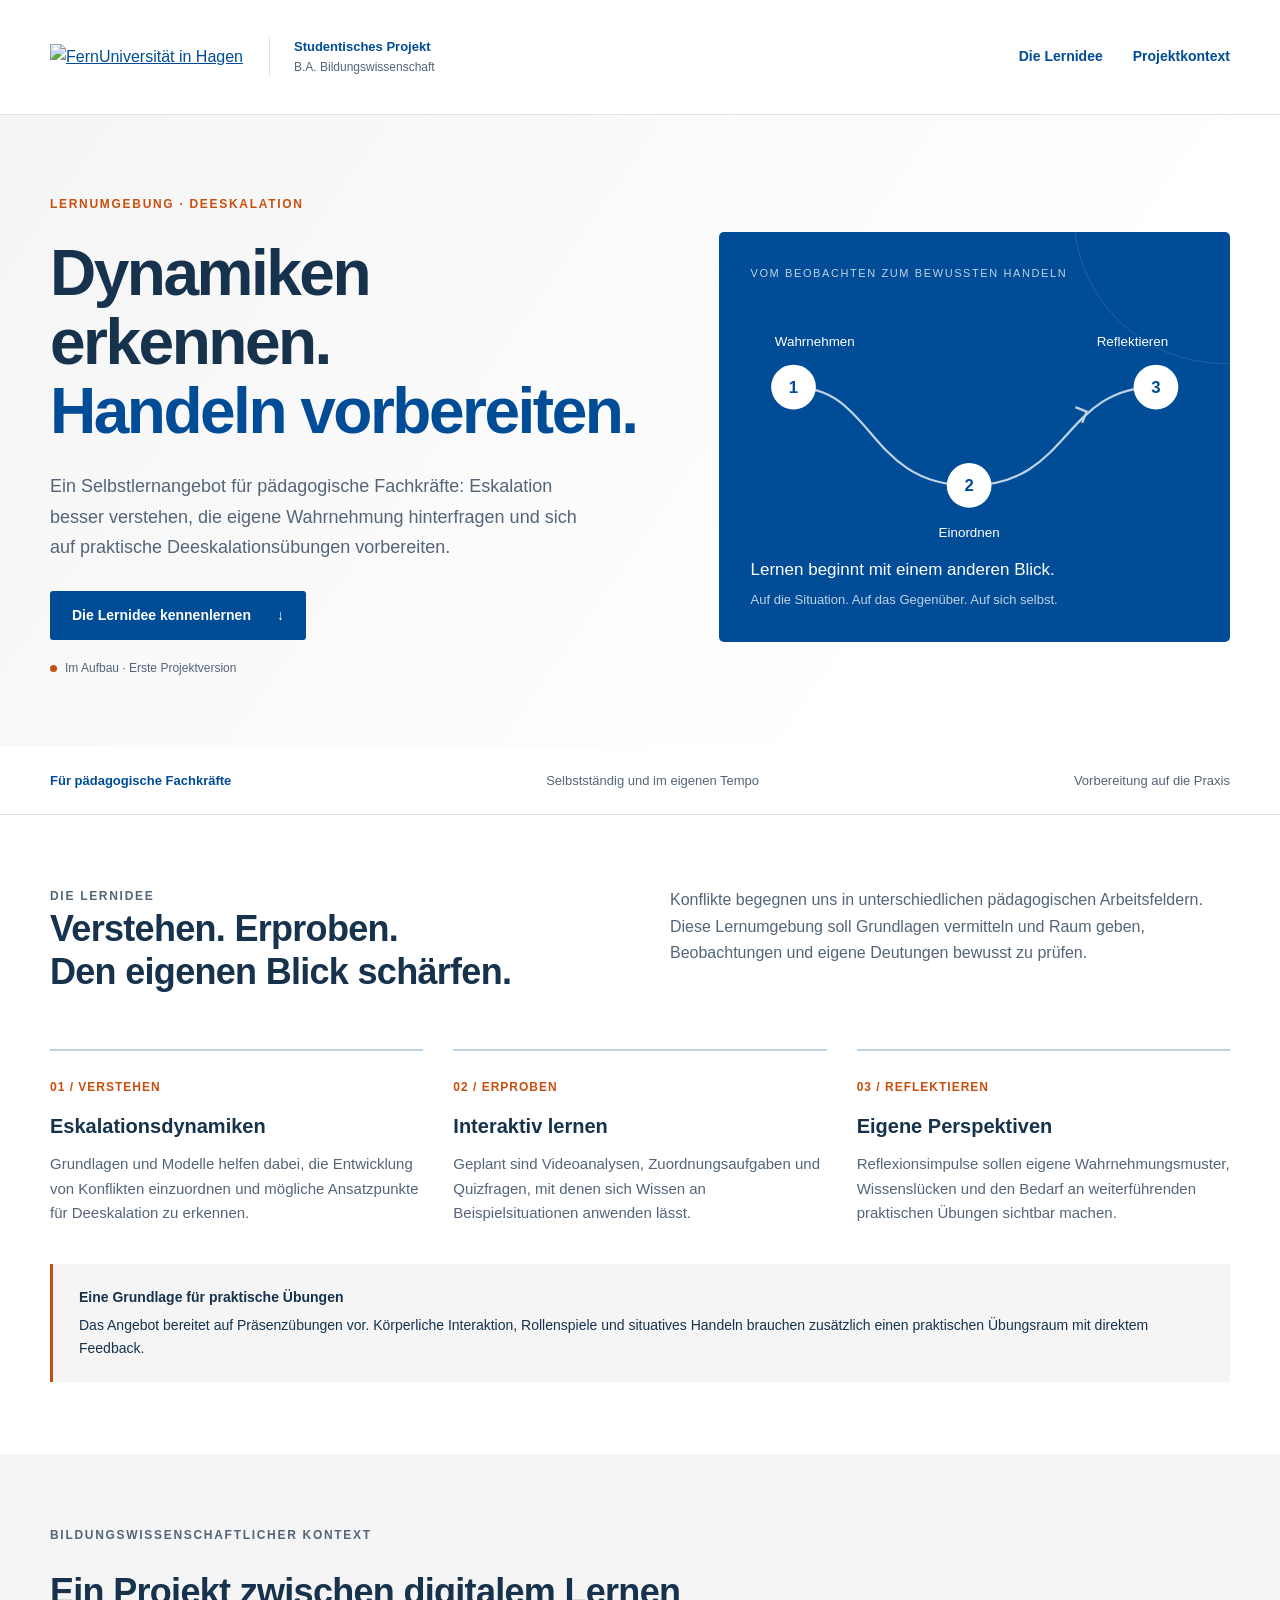
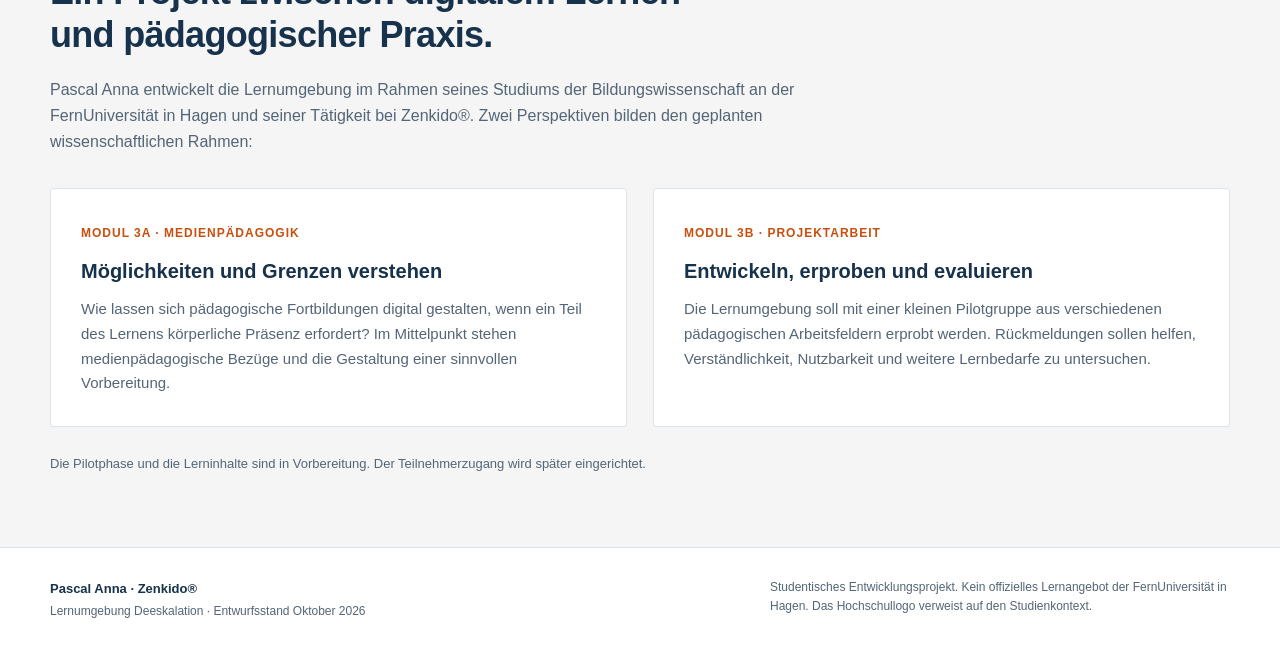
==== index.html @ cfb2959b "Add responsive de-escalation learning environment landing page" ====
<!doctype html>
<html lang="de">
<head>
<meta charset="utf-8">
<meta name="viewport" content="width=device-width, initial-scale=1">
<meta name="description" content="Eine selbstständig nutzbare Vorbereitung auf praktische Deeskalationsübungen für pädagogische Fachkräfte. Studentisches Projekt von Pascal Anna bei Zenkido®.">
<meta name="color-scheme" content="light">
<title>Deeskalation verstehen · Lernumgebung</title>
<style>
:root{--blue:#004c97;--blue-soft:#bfd2e5;--orange:#c84f0e;--ink:#16324c;--muted:#536577;--paper:#f5f5f5;--white:#fff;--line:#dce4eb}
*{box-sizing:border-box}html{scroll-behavior:smooth;scroll-padding-top:2rem}body{margin:0;background:var(--white);color:var(--ink);font-family:Arial,Helvetica,sans-serif;line-height:1.65}a{color:var(--blue)}a:focus-visible{outline:3px solid var(--orange);outline-offset:5px}.skip{position:absolute;top:-100px;left:20px;background:white;padding:12px;z-index:10}.skip:focus{top:12px}
.wrap{width:min(1180px,calc(100% - 64px));margin:auto}header{border-bottom:1px solid var(--line)}.head{min-height:114px;display:flex;align-items:center;justify-content:space-between;gap:30px}.identity{display:flex;align-items:center;gap:26px}.logo{width:208px;height:auto}.identity small{display:block;max-width:190px;border-left:1px solid var(--line);padding-left:24px;color:var(--muted);font-size:12px;line-height:1.6}.identity strong{color:var(--blue);font-size:13px}nav{display:flex;gap:30px}nav a{text-decoration:none;font-size:14px;font-weight:600}nav a:hover{text-decoration:underline}
.hero{padding:80px 0 68px;background:linear-gradient(125deg,#f5f5f5 0%,#fff 75%)}.hero-grid{display:grid;grid-template-columns:1.18fr 1fr;align-items:center;gap:65px}.eyebrow{color:var(--orange);font-size:12px;font-weight:700;text-transform:uppercase;letter-spacing:1.7px;margin:0 0 24px}.hero h1{font-size:clamp(42px,5vw,68px);line-height:1.08;letter-spacing:-2.5px;font-weight:700;margin:0 0 25px}.hero h1 span{color:var(--blue)}.intro{color:var(--muted);max-width:530px;font-size:18px;line-height:1.7;margin:0 0 28px}.button{display:inline-flex;align-items:center;gap:26px;background:var(--blue);color:white;padding:13px 22px;text-decoration:none;border-radius:3px;font-size:14px;font-weight:600}.button:hover{background:#16324c}.status{display:flex;align-items:center;gap:8px;margin:19px 0 0;font-size:12px;color:var(--muted)}.status:before{content:"";width:7px;height:7px;background:var(--orange);border-radius:50%}
.visual{position:relative;background:var(--blue);border-radius:5px;min-height:370px;padding:32px;color:white;overflow:hidden}.visual:before{content:"";position:absolute;width:300px;height:300px;border:1px solid #ffffff21;border-radius:50%;right:-145px;top:-170px}.visual-label{font-size:11px;letter-spacing:1.6px;text-transform:uppercase;color:#bfd2e5}.visual svg{display:block;width:100%;height:auto;margin:20px 0 8px}.visual-note{font-size:17px;line-height:1.5;max-width:320px;margin:0}.visual-note span{color:#bfd2e5;display:block;font-size:13px;margin-top:8px}
.strip{border-bottom:1px solid var(--line)}.strip-inner{display:flex;align-items:center;justify-content:space-between;gap:24px;padding:23px 0;font-size:13px}.strip-inner strong{color:var(--blue)}.strip-inner span{color:var(--muted)}
section.content{padding:72px 0}.section-top{display:grid;grid-template-columns:1fr 1fr;gap:60px;align-items:start;margin-bottom:36px}h2{font-size:clamp(26px,3vw,36px);line-height:1.2;letter-spacing:-.7px;margin:0 0 20px}p{margin:0 0 18px}.section-top p{color:var(--muted);margin:0}.steps{display:grid;grid-template-columns:repeat(3,1fr);gap:30px}.step{border-top:2px solid var(--blue-soft);padding-top:22px}.number{font-size:12px;letter-spacing:1px;color:var(--orange);font-weight:700}h3{font-size:20px;line-height:1.4;margin:12px 0}.step p{color:var(--muted);font-size:15px;margin:0}.limit{margin-top:38px;padding:22px 26px;background:var(--paper);border-left:3px solid var(--orange);font-size:14px}.limit strong{display:block;margin-bottom:5px}
.context{background:var(--paper)}.context-header{max-width:760px;margin-bottom:32px}.context-header>p{color:var(--muted)}.modules{display:grid;grid-template-columns:1fr 1fr;gap:26px}.module{background:white;padding:30px;border:1px solid var(--line);border-radius:3px}.module .label{color:var(--orange);font-size:12px;letter-spacing:1px;font-weight:700}.module p{font-size:15px;color:var(--muted);margin:0}.context-foot{font-size:13px;color:var(--muted);margin:26px 0 0}
footer{padding:30px 0;border-top:1px solid var(--line)}.footer-inner{display:flex;justify-content:space-between;gap:30px;font-size:12px;color:var(--muted)}footer strong{display:block;color:var(--ink);font-size:13px;margin-bottom:3px}.footer-note{max-width:460px}
@media(max-width:850px){.identity small{display:none}.hero-grid{gap:30px;grid-template-columns:1fr 1fr}.hero h1{font-size:48px}.visual{padding:24px;min-height:330px}.intro{font-size:16px}.section-top{gap:30px}}
@media(max-width:650px){.wrap{width:calc(100% - 40px)}.head{min-height:105px;gap:20px;flex-wrap:wrap;padding:22px 0}.logo{width:175px}nav{gap:18px}nav a{font-size:12px}.hero{padding:45px 0}.hero-grid,.section-top,.steps,.modules{grid-template-columns:1fr}.hero h1{font-size:47px;letter-spacing:-1.8px}.visual{min-height:auto;padding:26px}.visual svg{max-width:370px;margin:12px auto}.strip-inner{flex-wrap:wrap;gap:8px 20px}.section-top{gap:0;margin-bottom:28px}.steps{gap:26px}section.content{padding:48px 0}.footer-inner{flex-direction:column;gap:16px}.module{padding:24px}}
@media(prefers-reduced-motion:reduce){html{scroll-behavior:auto}}
</style>
</head>
<body>
<a class="skip" href="#main">Zum Inhalt</a>
<header><div class="wrap head">
<div class="identity"><a href="https://www.fernuni-hagen.de/" aria-label="FernUniversität in Hagen – Website"><img class="logo" src="assets/fernuni-logo.svg" alt="FernUniversität in Hagen"></a><small><strong>Studentisches Projekt</strong><br>B.A. Bildungswissenschaft</small></div>
<nav aria-label="Hauptnavigation"><a href="#lernidee">Die Lernidee</a><a href="#kontext">Projektkontext</a></nav>
</div></header>
<main id="main">
<section class="hero"><div class="wrap hero-grid">
<div><p class="eyebrow">Lernumgebung · Deeskalation</p><h1>Dynamiken erkennen.<br><span>Handeln vorbereiten.</span></h1>
<p class="intro">Ein Selbstlernangebot für pädagogische Fachkräfte: Eskalation besser verstehen, die eigene Wahrnehmung hinterfragen und sich auf praktische Deeskalationsübungen vorbereiten.</p>
<a class="button" href="#lernidee">Die Lernidee kennenlernen <span aria-hidden="true">↓</span></a>
<p class="status">Im Aufbau · Erste Projektversion</p></div>
<div class="visual"><div class="visual-label">Vom Beobachten zum bewussten Handeln</div>
<svg viewBox="0 0 400 220" role="img" aria-labelledby="path-title path-desc"><title id="path-title">Wahrnehmen, einordnen, reflektieren</title><desc id="path-desc">Drei verbundene Schritte beschreiben die Lernidee.</desc>
<path d="M38 76 C110 76 104 164 195 164 S278 76 362 76" fill="none" stroke="#bfd2e5" stroke-width="2"/>
<circle cx="38" cy="76" r="20" fill="#fff"/><circle cx="195" cy="164" r="20" fill="#fff"/><circle cx="362" cy="76" r="20" fill="#fff"/>
<g fill="#004c97" font-family="Arial,sans-serif" text-anchor="middle" font-size="15" font-weight="700"><text x="38" y="81">1</text><text x="195" y="169">2</text><text x="362" y="81">3</text></g>
<g fill="#fff" font-family="Arial,sans-serif" text-anchor="middle" font-size="12"><text x="57" y="39">Wahrnehmen</text><text x="195" y="210">Einordnen</text><text x="341" y="39">Reflektieren</text></g>
<path d="M290 94 l10 4 -4 10" fill="none" stroke="#bfd2e5" stroke-width="2"/></svg>
<p class="visual-note">Lernen beginnt mit einem anderen Blick.<span>Auf die Situation. Auf das Gegenüber. Auf sich selbst.</span></p>
</div></div></section>
<div class="strip"><div class="wrap strip-inner"><strong>Für pädagogische Fachkräfte</strong><span>Selbstständig und im eigenen Tempo</span><span>Vorbereitung auf die Praxis</span></div></div>
<section class="content" id="lernidee"><div class="wrap">
<div class="section-top"><div><p class="eyebrow">Die Lernidee</p><h2>Verstehen. Erproben.<br>Den eigenen Blick schärfen.</h2></div><p>Konflikte begegnen uns in unterschiedlichen pädagogischen Arbeitsfeldern. Diese Lernumgebung soll Grundlagen vermitteln und Raum geben, Beobachtungen und eigene Deutungen bewusst zu prüfen.</p></div>
<div class="steps">
<article class="step"><span class="number">01 / VERSTEHEN</span><h3>Eskalationsdynamiken</h3><p>Grundlagen und Modelle helfen dabei, die Entwicklung von Konflikten einzuordnen und mögliche Ansatzpunkte für Deeskalation zu erkennen.</p></article>
<article class="step"><span class="number">02 / ERPROBEN</span><h3>Interaktiv lernen</h3><p>Geplant sind Videoanalysen, Zuordnungsaufgaben und Quizfragen, mit denen sich Wissen an Beispielsituationen anwenden lässt.</p></article>
<article class="step"><span class="number">03 / REFLEKTIEREN</span><h3>Eigene Perspektiven</h3><p>Reflexionsimpulse sollen eigene Wahrnehmungsmuster, Wissenslücken und den Bedarf an weiterführenden praktischen Übungen sichtbar machen.</p></article>
</div>
<div class="limit"><strong>Eine Grundlage für praktische Übungen</strong>Das Angebot bereitet auf Präsenzübungen vor. Körperliche Interaktion, Rollenspiele und situatives Handeln brauchen zusätzlich einen praktischen Übungsraum mit direktem Feedback.</div>
</div></section>
<section class="content context" id="kontext"><div class="wrap">
<div class="context-header"><p class="eyebrow">Bildungswissenschaftlicher Kontext</p><h2>Ein Projekt zwischen digitalem Lernen<br>und pädagogischer Praxis.</h2><p>Pascal Anna entwickelt die Lernumgebung im Rahmen seines Studiums der Bildungswissenschaft an der FernUniversität in Hagen und seiner Tätigkeit bei Zenkido®. Zwei Perspektiven bilden den geplanten wissenschaftlichen Rahmen:</p></div>
<div class="modules">
<article class="module"><span class="label">MODUL 3A · MEDIENPÄDAGOGIK</span><h3>Möglichkeiten und Grenzen verstehen</h3><p>Wie lassen sich pädagogische Fortbildungen digital gestalten, wenn ein Teil des Lernens körperliche Präsenz erfordert? Im Mittelpunkt stehen medienpädagogische Bezüge und die Gestaltung einer sinnvollen Vorbereitung.</p></article>
<article class="module"><span class="label">MODUL 3B · PROJEKTARBEIT</span><h3>Entwickeln, erproben und evaluieren</h3><p>Die Lernumgebung soll mit einer kleinen Pilotgruppe aus verschiedenen pädagogischen Arbeitsfeldern erprobt werden. Rückmeldungen sollen helfen, Verständlichkeit, Nutzbarkeit und weitere Lernbedarfe zu untersuchen.</p></article>
</div>
<p class="context-foot">Die Pilotphase und die Lerninhalte sind in Vorbereitung. Der Teilnehmerzugang wird später eingerichtet.</p>
</div></section>
</main>
<footer><div class="wrap footer-inner"><div><strong>Pascal Anna · Zenkido®</strong>Lernumgebung Deeskalation · Entwurfsstand Oktober 2026</div><div class="footer-note">Studentisches Entwicklungsprojekt. Kein offizielles Lernangebot der FernUniversität in Hagen. Das Hochschullogo verweist auf den Studienkontext.</div></div></footer>
</body></html>
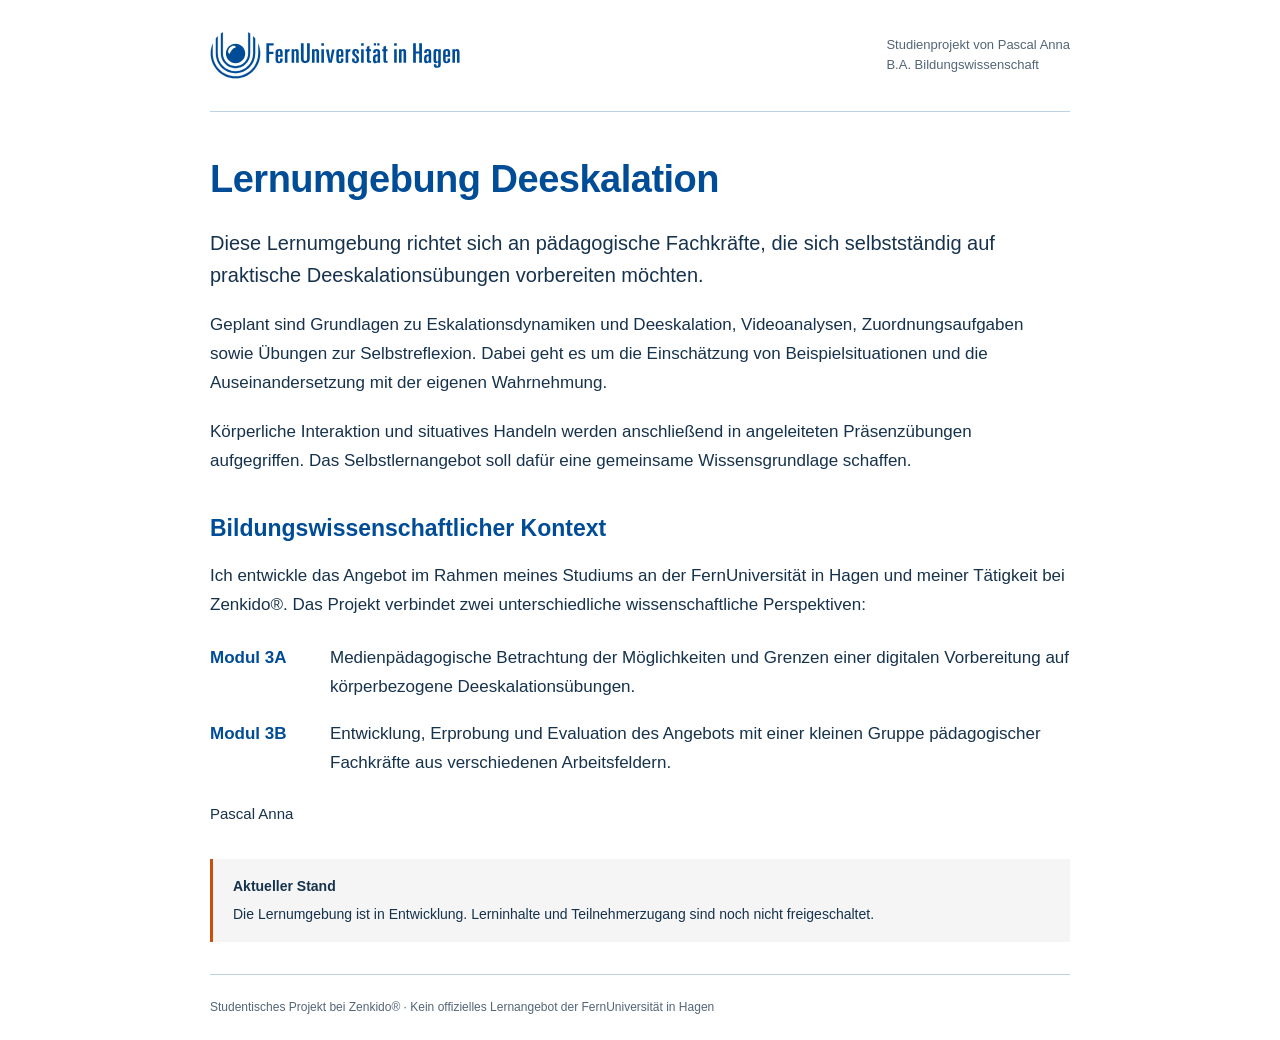
==== commit d9852011: "Define project skill and simplify landing page language and layout" ====
--- a/index.html
+++ b/index.html
@@ -3,63 +3,32 @@
 <head>
 <meta charset="utf-8">
 <meta name="viewport" content="width=device-width, initial-scale=1">
-<meta name="description" content="Eine selbstständig nutzbare Vorbereitung auf praktische Deeskalationsübungen für pädagogische Fachkräfte. Studentisches Projekt von Pascal Anna bei Zenkido®.">
-<meta name="color-scheme" content="light">
-<title>Deeskalation verstehen · Lernumgebung</title>
-<style>
-:root{--blue:#004c97;--blue-soft:#bfd2e5;--orange:#c84f0e;--ink:#16324c;--muted:#536577;--paper:#f5f5f5;--white:#fff;--line:#dce4eb}
-*{box-sizing:border-box}html{scroll-behavior:smooth;scroll-padding-top:2rem}body{margin:0;background:var(--white);color:var(--ink);font-family:Arial,Helvetica,sans-serif;line-height:1.65}a{color:var(--blue)}a:focus-visible{outline:3px solid var(--orange);outline-offset:5px}.skip{position:absolute;top:-100px;left:20px;background:white;padding:12px;z-index:10}.skip:focus{top:12px}
-.wrap{width:min(1180px,calc(100% - 64px));margin:auto}header{border-bottom:1px solid var(--line)}.head{min-height:114px;display:flex;align-items:center;justify-content:space-between;gap:30px}.identity{display:flex;align-items:center;gap:26px}.logo{width:208px;height:auto}.identity small{display:block;max-width:190px;border-left:1px solid var(--line);padding-left:24px;color:var(--muted);font-size:12px;line-height:1.6}.identity strong{color:var(--blue);font-size:13px}nav{display:flex;gap:30px}nav a{text-decoration:none;font-size:14px;font-weight:600}nav a:hover{text-decoration:underline}
-.hero{padding:80px 0 68px;background:linear-gradient(125deg,#f5f5f5 0%,#fff 75%)}.hero-grid{display:grid;grid-template-columns:1.18fr 1fr;align-items:center;gap:65px}.eyebrow{color:var(--orange);font-size:12px;font-weight:700;text-transform:uppercase;letter-spacing:1.7px;margin:0 0 24px}.hero h1{font-size:clamp(42px,5vw,68px);line-height:1.08;letter-spacing:-2.5px;font-weight:700;margin:0 0 25px}.hero h1 span{color:var(--blue)}.intro{color:var(--muted);max-width:530px;font-size:18px;line-height:1.7;margin:0 0 28px}.button{display:inline-flex;align-items:center;gap:26px;background:var(--blue);color:white;padding:13px 22px;text-decoration:none;border-radius:3px;font-size:14px;font-weight:600}.button:hover{background:#16324c}.status{display:flex;align-items:center;gap:8px;margin:19px 0 0;font-size:12px;color:var(--muted)}.status:before{content:"";width:7px;height:7px;background:var(--orange);border-radius:50%}
-.visual{position:relative;background:var(--blue);border-radius:5px;min-height:370px;padding:32px;color:white;overflow:hidden}.visual:before{content:"";position:absolute;width:300px;height:300px;border:1px solid #ffffff21;border-radius:50%;right:-145px;top:-170px}.visual-label{font-size:11px;letter-spacing:1.6px;text-transform:uppercase;color:#bfd2e5}.visual svg{display:block;width:100%;height:auto;margin:20px 0 8px}.visual-note{font-size:17px;line-height:1.5;max-width:320px;margin:0}.visual-note span{color:#bfd2e5;display:block;font-size:13px;margin-top:8px}
-.strip{border-bottom:1px solid var(--line)}.strip-inner{display:flex;align-items:center;justify-content:space-between;gap:24px;padding:23px 0;font-size:13px}.strip-inner strong{color:var(--blue)}.strip-inner span{color:var(--muted)}
-section.content{padding:72px 0}.section-top{display:grid;grid-template-columns:1fr 1fr;gap:60px;align-items:start;margin-bottom:36px}h2{font-size:clamp(26px,3vw,36px);line-height:1.2;letter-spacing:-.7px;margin:0 0 20px}p{margin:0 0 18px}.section-top p{color:var(--muted);margin:0}.steps{display:grid;grid-template-columns:repeat(3,1fr);gap:30px}.step{border-top:2px solid var(--blue-soft);padding-top:22px}.number{font-size:12px;letter-spacing:1px;color:var(--orange);font-weight:700}h3{font-size:20px;line-height:1.4;margin:12px 0}.step p{color:var(--muted);font-size:15px;margin:0}.limit{margin-top:38px;padding:22px 26px;background:var(--paper);border-left:3px solid var(--orange);font-size:14px}.limit strong{display:block;margin-bottom:5px}
-.context{background:var(--paper)}.context-header{max-width:760px;margin-bottom:32px}.context-header>p{color:var(--muted)}.modules{display:grid;grid-template-columns:1fr 1fr;gap:26px}.module{background:white;padding:30px;border:1px solid var(--line);border-radius:3px}.module .label{color:var(--orange);font-size:12px;letter-spacing:1px;font-weight:700}.module p{font-size:15px;color:var(--muted);margin:0}.context-foot{font-size:13px;color:var(--muted);margin:26px 0 0}
-footer{padding:30px 0;border-top:1px solid var(--line)}.footer-inner{display:flex;justify-content:space-between;gap:30px;font-size:12px;color:var(--muted)}footer strong{display:block;color:var(--ink);font-size:13px;margin-bottom:3px}.footer-note{max-width:460px}
-@media(max-width:850px){.identity small{display:none}.hero-grid{gap:30px;grid-template-columns:1fr 1fr}.hero h1{font-size:48px}.visual{padding:24px;min-height:330px}.intro{font-size:16px}.section-top{gap:30px}}
-@media(max-width:650px){.wrap{width:calc(100% - 40px)}.head{min-height:105px;gap:20px;flex-wrap:wrap;padding:22px 0}.logo{width:175px}nav{gap:18px}nav a{font-size:12px}.hero{padding:45px 0}.hero-grid,.section-top,.steps,.modules{grid-template-columns:1fr}.hero h1{font-size:47px;letter-spacing:-1.8px}.visual{min-height:auto;padding:26px}.visual svg{max-width:370px;margin:12px auto}.strip-inner{flex-wrap:wrap;gap:8px 20px}.section-top{gap:0;margin-bottom:28px}.steps{gap:26px}section.content{padding:48px 0}.footer-inner{flex-direction:column;gap:16px}.module{padding:24px}}
-@media(prefers-reduced-motion:reduce){html{scroll-behavior:auto}}
-</style>
+<meta name="description" content="Geplantes Selbstlernangebot zu Eskalationsdynamiken und Deeskalation für pädagogische Fachkräfte. Ein Studienprojekt von Pascal Anna bei Zenkido®.">
+<title>Lernumgebung Deeskalation</title>
+<link rel="stylesheet" href="styles.css">
 </head>
 <body>
-<a class="skip" href="#main">Zum Inhalt</a>
-<header><div class="wrap head">
-<div class="identity"><a href="https://www.fernuni-hagen.de/" aria-label="FernUniversität in Hagen – Website"><img class="logo" src="assets/fernuni-logo.svg" alt="FernUniversität in Hagen"></a><small><strong>Studentisches Projekt</strong><br>B.A. Bildungswissenschaft</small></div>
-<nav aria-label="Hauptnavigation"><a href="#lernidee">Die Lernidee</a><a href="#kontext">Projektkontext</a></nav>
-</div></header>
-<main id="main">
-<section class="hero"><div class="wrap hero-grid">
-<div><p class="eyebrow">Lernumgebung · Deeskalation</p><h1>Dynamiken erkennen.<br><span>Handeln vorbereiten.</span></h1>
-<p class="intro">Ein Selbstlernangebot für pädagogische Fachkräfte: Eskalation besser verstehen, die eigene Wahrnehmung hinterfragen und sich auf praktische Deeskalationsübungen vorbereiten.</p>
-<a class="button" href="#lernidee">Die Lernidee kennenlernen <span aria-hidden="true">↓</span></a>
-<p class="status">Im Aufbau · Erste Projektversion</p></div>
-<div class="visual"><div class="visual-label">Vom Beobachten zum bewussten Handeln</div>
-<svg viewBox="0 0 400 220" role="img" aria-labelledby="path-title path-desc"><title id="path-title">Wahrnehmen, einordnen, reflektieren</title><desc id="path-desc">Drei verbundene Schritte beschreiben die Lernidee.</desc>
-<path d="M38 76 C110 76 104 164 195 164 S278 76 362 76" fill="none" stroke="#bfd2e5" stroke-width="2"/>
-<circle cx="38" cy="76" r="20" fill="#fff"/><circle cx="195" cy="164" r="20" fill="#fff"/><circle cx="362" cy="76" r="20" fill="#fff"/>
-<g fill="#004c97" font-family="Arial,sans-serif" text-anchor="middle" font-size="15" font-weight="700"><text x="38" y="81">1</text><text x="195" y="169">2</text><text x="362" y="81">3</text></g>
-<g fill="#fff" font-family="Arial,sans-serif" text-anchor="middle" font-size="12"><text x="57" y="39">Wahrnehmen</text><text x="195" y="210">Einordnen</text><text x="341" y="39">Reflektieren</text></g>
-<path d="M290 94 l10 4 -4 10" fill="none" stroke="#bfd2e5" stroke-width="2"/></svg>
-<p class="visual-note">Lernen beginnt mit einem anderen Blick.<span>Auf die Situation. Auf das Gegenüber. Auf sich selbst.</span></p>
-</div></div></section>
-<div class="strip"><div class="wrap strip-inner"><strong>Für pädagogische Fachkräfte</strong><span>Selbstständig und im eigenen Tempo</span><span>Vorbereitung auf die Praxis</span></div></div>
-<section class="content" id="lernidee"><div class="wrap">
-<div class="section-top"><div><p class="eyebrow">Die Lernidee</p><h2>Verstehen. Erproben.<br>Den eigenen Blick schärfen.</h2></div><p>Konflikte begegnen uns in unterschiedlichen pädagogischen Arbeitsfeldern. Diese Lernumgebung soll Grundlagen vermitteln und Raum geben, Beobachtungen und eigene Deutungen bewusst zu prüfen.</p></div>
-<div class="steps">
-<article class="step"><span class="number">01 / VERSTEHEN</span><h3>Eskalationsdynamiken</h3><p>Grundlagen und Modelle helfen dabei, die Entwicklung von Konflikten einzuordnen und mögliche Ansatzpunkte für Deeskalation zu erkennen.</p></article>
-<article class="step"><span class="number">02 / ERPROBEN</span><h3>Interaktiv lernen</h3><p>Geplant sind Videoanalysen, Zuordnungsaufgaben und Quizfragen, mit denen sich Wissen an Beispielsituationen anwenden lässt.</p></article>
-<article class="step"><span class="number">03 / REFLEKTIEREN</span><h3>Eigene Perspektiven</h3><p>Reflexionsimpulse sollen eigene Wahrnehmungsmuster, Wissenslücken und den Bedarf an weiterführenden praktischen Übungen sichtbar machen.</p></article>
-</div>
-<div class="limit"><strong>Eine Grundlage für praktische Übungen</strong>Das Angebot bereitet auf Präsenzübungen vor. Körperliche Interaktion, Rollenspiele und situatives Handeln brauchen zusätzlich einen praktischen Übungsraum mit direktem Feedback.</div>
-</div></section>
-<section class="content context" id="kontext"><div class="wrap">
-<div class="context-header"><p class="eyebrow">Bildungswissenschaftlicher Kontext</p><h2>Ein Projekt zwischen digitalem Lernen<br>und pädagogischer Praxis.</h2><p>Pascal Anna entwickelt die Lernumgebung im Rahmen seines Studiums der Bildungswissenschaft an der FernUniversität in Hagen und seiner Tätigkeit bei Zenkido®. Zwei Perspektiven bilden den geplanten wissenschaftlichen Rahmen:</p></div>
-<div class="modules">
-<article class="module"><span class="label">MODUL 3A · MEDIENPÄDAGOGIK</span><h3>Möglichkeiten und Grenzen verstehen</h3><p>Wie lassen sich pädagogische Fortbildungen digital gestalten, wenn ein Teil des Lernens körperliche Präsenz erfordert? Im Mittelpunkt stehen medienpädagogische Bezüge und die Gestaltung einer sinnvollen Vorbereitung.</p></article>
-<article class="module"><span class="label">MODUL 3B · PROJEKTARBEIT</span><h3>Entwickeln, erproben und evaluieren</h3><p>Die Lernumgebung soll mit einer kleinen Pilotgruppe aus verschiedenen pädagogischen Arbeitsfeldern erprobt werden. Rückmeldungen sollen helfen, Verständlichkeit, Nutzbarkeit und weitere Lernbedarfe zu untersuchen.</p></article>
-</div>
-<p class="context-foot">Die Pilotphase und die Lerninhalte sind in Vorbereitung. Der Teilnehmerzugang wird später eingerichtet.</p>
-</div></section>
+<a class="skip" href="#inhalt">Zum Inhalt</a>
+<header class="page-header">
+<a href="https://www.fernuni-hagen.de/" aria-label="Website der FernUniversität in Hagen"><img src="assets/fernuni-logo.svg" width="250" height="47" alt="FernUniversität in Hagen"></a>
+<p>Studienprojekt von Pascal Anna<br>B.A. Bildungswissenschaft</p>
+</header>
+<main id="inhalt">
+<h1>Lernumgebung Deeskalation</h1>
+<p class="introduction">Diese Lernumgebung richtet sich an pädagogische Fachkräfte, die sich selbstständig auf praktische Deeskalationsübungen vorbereiten möchten.</p>
+<p>Geplant sind Grundlagen zu Eskalationsdynamiken und Deeskalation, Videoanalysen, Zuordnungsaufgaben sowie Übungen zur Selbstreflexion. Dabei geht es um die Einschätzung von Beispielsituationen und die Auseinandersetzung mit der eigenen Wahrnehmung.</p>
+<p>Körperliche Interaktion und situatives Handeln werden anschließend in angeleiteten Präsenzübungen aufgegriffen. Das Selbstlernangebot soll dafür eine gemeinsame Wissensgrundlage schaffen.</p>
+<section aria-labelledby="projektkontext">
+<h2 id="projektkontext">Bildungswissenschaftlicher Kontext</h2>
+<p>Ich entwickle das Angebot im Rahmen meines Studiums an der FernUniversität in Hagen und meiner Tätigkeit bei Zenkido®. Das Projekt verbindet zwei unterschiedliche wissenschaftliche Perspektiven:</p>
+<dl>
+<div><dt>Modul 3A</dt><dd>Medienpädagogische Betrachtung der Möglichkeiten und Grenzen einer digitalen Vorbereitung auf körperbezogene Deeskalationsübungen.</dd></div>
+<div><dt>Modul 3B</dt><dd>Entwicklung, Erprobung und Evaluation des Angebots mit einer kleinen Gruppe pädagogischer Fachkräfte aus verschiedenen Arbeitsfeldern.</dd></div>
+</dl>
+<p class="signature">Pascal Anna</p>
+</section>
+<aside aria-label="Aktueller Stand"><strong>Aktueller Stand</strong><p>Die Lernumgebung ist in Entwicklung. Lerninhalte und Teilnehmerzugang sind noch nicht freigeschaltet.</p></aside>
 </main>
-<footer><div class="wrap footer-inner"><div><strong>Pascal Anna · Zenkido®</strong>Lernumgebung Deeskalation · Entwurfsstand Oktober 2026</div><div class="footer-note">Studentisches Entwicklungsprojekt. Kein offizielles Lernangebot der FernUniversität in Hagen. Das Hochschullogo verweist auf den Studienkontext.</div></div></footer>
-</body></html>+<footer><p>Studentisches Projekt bei Zenkido® · Kein offizielles Lernangebot der FernUniversität in Hagen</p></footer>
+</body>
+</html>
--- a/styles.css
+++ b/styles.css
@@ -0,0 +1,41 @@
+:root {
+  --blue: #004c97;
+  --orange: #c84f0e;
+  --text: #16324c;
+  --muted: #536577;
+  --line: #bfd2e5;
+  --paper: #f5f5f5;
+}
+* { box-sizing: border-box; }
+body { margin: 0; background: #fff; color: var(--text); font-family: Arial, Helvetica, sans-serif; font-size: 17px; line-height: 1.7; }
+a { color: var(--blue); }
+a:focus-visible { outline: 3px solid var(--orange); outline-offset: 5px; }
+.skip { position: absolute; left: 20px; top: -100px; padding: 10px; background: #fff; }
+.skip:focus { top: 10px; }
+.page-header, main, footer { width: min(860px, calc(100% - 48px)); margin-inline: auto; }
+.page-header { display: flex; align-items: center; justify-content: space-between; gap: 32px; padding: 32px 0; border-bottom: 1px solid var(--line); }
+.page-header img { display: block; width: 250px; max-width: 100%; height: auto; }
+.page-header p { margin: 0; font-size: 13px; line-height: 1.6; color: var(--muted); }
+main { padding: 44px 0 32px; }
+h1 { margin: 0 0 24px; font-size: clamp(28px, 4vw, 38px); line-height: 1.25; color: var(--blue); letter-spacing: -.5px; }
+p { margin: 0 0 20px; }
+.introduction { font-size: 20px; line-height: 1.6; }
+section { margin-top: 36px; }
+h2 { margin: 0 0 18px; font-size: 23px; line-height: 1.4; color: var(--blue); }
+dl { margin: 24px 0; }
+dl > div { display: grid; grid-template-columns: 100px 1fr; gap: 20px; margin: 0 0 18px; }
+dt { font-weight: 700; color: var(--blue); }
+dd { margin: 0; }
+.signature { font-size: 15px; }
+aside { margin-top: 32px; border-left: 3px solid var(--orange); background: var(--paper); padding: 16px 20px; font-size: 14px; }
+aside p { margin: 4px 0 0; }
+footer { border-top: 1px solid var(--line); padding: 22px 0; color: var(--muted); font-size: 12px; }
+footer p { margin: 0; }
+@media (max-width: 540px) {
+  .page-header, main, footer { width: calc(100% - 40px); }
+  .page-header { align-items: flex-start; flex-direction: column; gap: 18px; padding: 24px 0; }
+  .page-header img { width: 220px; }
+  main { padding-top: 30px; }
+  .introduction { font-size: 18px; }
+  dl > div { grid-template-columns: 1fr; gap: 4px; }
+}
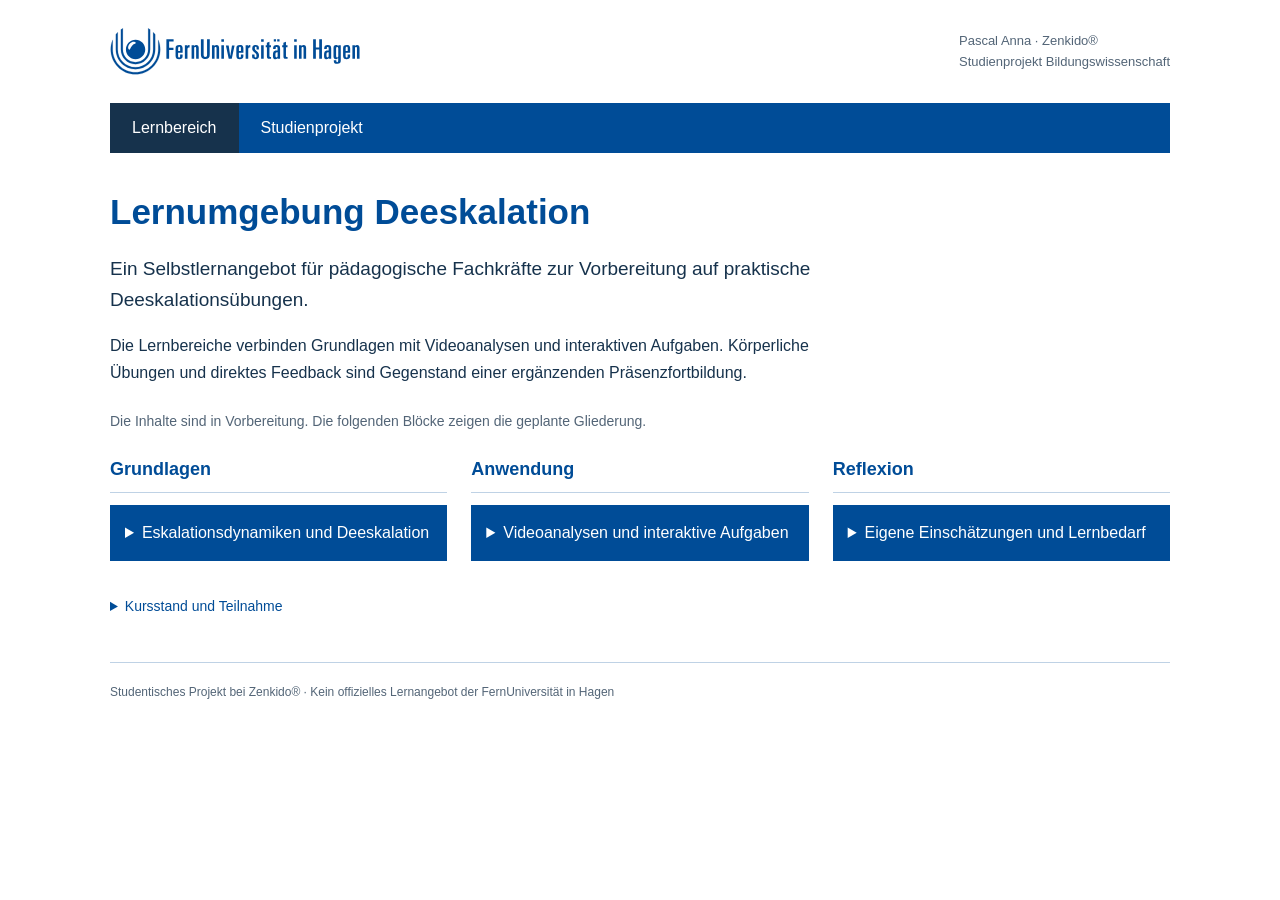
==== commit a54cb3a0: "Add simple course navigation and distinguish 3A analysis from 3B project evaluation" ====
--- a/index.html
+++ b/index.html
@@ -3,31 +3,41 @@
 <head>
 <meta charset="utf-8">
 <meta name="viewport" content="width=device-width, initial-scale=1">
-<meta name="description" content="Geplantes Selbstlernangebot zu Eskalationsdynamiken und Deeskalation für pädagogische Fachkräfte. Ein Studienprojekt von Pascal Anna bei Zenkido®.">
+<meta name="description" content="Selbstlernangebot zu Eskalationsdynamiken und Deeskalation für pädagogische Fachkräfte. Studienprojekt von Pascal Anna bei Zenkido®.">
 <title>Lernumgebung Deeskalation</title>
 <link rel="stylesheet" href="styles.css">
+<script src="navigation.js" defer></script>
 </head>
 <body>
 <a class="skip" href="#inhalt">Zum Inhalt</a>
 <header class="page-header">
 <a href="https://www.fernuni-hagen.de/" aria-label="Website der FernUniversität in Hagen"><img src="assets/fernuni-logo.svg" width="250" height="47" alt="FernUniversität in Hagen"></a>
-<p>Studienprojekt von Pascal Anna<br>B.A. Bildungswissenschaft</p>
+<p>Pascal Anna · Zenkido®<br>Studienprojekt Bildungswissenschaft</p>
 </header>
+<nav class="navigation" aria-label="Seitenbereiche"><a href="#lernangebot">Lernbereich</a><a href="#studienprojekt">Studienprojekt</a></nav>
 <main id="inhalt">
-<h1>Lernumgebung Deeskalation</h1>
-<p class="introduction">Diese Lernumgebung richtet sich an pädagogische Fachkräfte, die sich selbstständig auf praktische Deeskalationsübungen vorbereiten möchten.</p>
-<p>Geplant sind Grundlagen zu Eskalationsdynamiken und Deeskalation, Videoanalysen, Zuordnungsaufgaben sowie Übungen zur Selbstreflexion. Dabei geht es um die Einschätzung von Beispielsituationen und die Auseinandersetzung mit der eigenen Wahrnehmung.</p>
-<p>Körperliche Interaktion und situatives Handeln werden anschließend in angeleiteten Präsenzübungen aufgegriffen. Das Selbstlernangebot soll dafür eine gemeinsame Wissensgrundlage schaffen.</p>
-<section aria-labelledby="projektkontext">
-<h2 id="projektkontext">Bildungswissenschaftlicher Kontext</h2>
-<p>Ich entwickle das Angebot im Rahmen meines Studiums an der FernUniversität in Hagen und meiner Tätigkeit bei Zenkido®. Das Projekt verbindet zwei unterschiedliche wissenschaftliche Perspektiven:</p>
-<dl>
-<div><dt>Modul 3A</dt><dd>Medienpädagogische Betrachtung der Möglichkeiten und Grenzen einer digitalen Vorbereitung auf körperbezogene Deeskalationsübungen.</dd></div>
-<div><dt>Modul 3B</dt><dd>Entwicklung, Erprobung und Evaluation des Angebots mit einer kleinen Gruppe pädagogischer Fachkräfte aus verschiedenen Arbeitsfeldern.</dd></div>
-</dl>
-<p class="signature">Pascal Anna</p>
+<section id="lernangebot" aria-labelledby="kurstitel">
+<h1 id="kurstitel">Lernumgebung Deeskalation</h1>
+<p class="introduction">Ein Selbstlernangebot für pädagogische Fachkräfte zur Vorbereitung auf praktische Deeskalationsübungen.</p>
+<p>Die Lernbereiche verbinden Grundlagen mit Videoanalysen und interaktiven Aufgaben. Körperliche Übungen und direktes Feedback sind Gegenstand einer ergänzenden Präsenzfortbildung.</p>
+<p class="development">Die Inhalte sind in Vorbereitung. Die folgenden Blöcke zeigen die geplante Gliederung.</p>
+<div class="learning-areas">
+<div class="learning-area"><h2>Grundlagen</h2><details><summary>Eskalationsdynamiken und Deeskalation</summary><p>Eskalationsmodelle und grundlegende Ansatzpunkte der Deeskalation sollen anhand von Beispielen erläutert werden.</p></details></div>
+<div class="learning-area"><h2>Anwendung</h2><details><summary>Videoanalysen und interaktive Aufgaben</summary><p>Geplant sind unter anderem die zeitliche Zuordnung von Eskalationsstufen im Video sowie Aufgaben zur Wahrnehmung und zur Einschätzung von Nähe.</p></details></div>
+<div class="learning-area"><h2>Reflexion</h2><details><summary>Eigene Einschätzungen und Lernbedarf</summary><p>Reflexionsfragen sollen helfen, eigene Deutungen zu überprüfen und den Bedarf an weiterführenden praktischen Übungen zu benennen.</p></details></div>
+</div>
+<details class="course-info"><summary>Kursstand und Teilnahme</summary><p>Teilnehmerzugang, persönlicher Fortschritt, Lernzeitangaben und Abschlussbescheinigung werden für die Pilotphase eingerichtet. Sie sind in diesem Entwurf noch nicht verfügbar.</p></details>
 </section>
-<aside aria-label="Aktueller Stand"><strong>Aktueller Stand</strong><p>Die Lernumgebung ist in Entwicklung. Lerninhalte und Teilnehmerzugang sind noch nicht freigeschaltet.</p></aside>
+<section id="studienprojekt" aria-labelledby="projekttitel">
+<h2 id="projekttitel">Bildungswissenschaftlicher Kontext</h2>
+<p>Ich entwickle die Lernumgebung im Rahmen meines Studiums an der FernUniversität in Hagen und meiner Tätigkeit bei Zenkido®. Sie bildet den gemeinsamen Gegenstand zweier geplanter, eigenständiger Hausarbeiten.</p>
+<div class="academic-modules">
+<article aria-labelledby="modul3a"><p class="module-label">Modul 3A · Mediale Bildung und Medienkommunikation</p><h3 id="modul3a">Medienpädagogische Analyse des Lernangebots</h3><p><strong>Fragestellung:</strong> Welche Möglichkeiten und Grenzen hat ein asynchrones Angebot, das auf körperbezogene Deeskalationsübungen vorbereitet?</p><p><strong>Eigenleistung:</strong> Die theoretische Auseinandersetzung mit digitalem Lernen und körperlicher Präsenz sowie die begründete Betrachtung der eingesetzten Medien und Aufgaben. Daraus sollen Kriterien für eine angemessene digitale Vorbereitung abgeleitet werden.</p></article>
+<article aria-labelledby="modul3b"><p class="module-label">Modul 3B · Management und Durchführung einer Projektarbeit</p><h3 id="modul3b">Entwicklung und Evaluation des konkreten Projekts</h3><p><strong>Fragestellung:</strong> Wie lässt sich das Angebot planen und umsetzen, und welche Hinweise auf seine Nutzbarkeit und Weiterentwicklung liefert die Pilotphase?</p><p><strong>Eigenleistung:</strong> Die Planung, Erstellung und Erprobung der Lernumgebung mit einer kleinen Gruppe pädagogischer Fachkräfte. Dokumentiert und reflektiert werden der Projektverlauf, die Rückmeldungen und die daraus begründeten Überarbeitungen.</p></article>
+</div>
+<p class="distinction">3A untersucht damit die medienpädagogische Begründung und die Grenzen der Gestaltung. 3B untersucht die konkrete Umsetzung und wertet die Pilotphase aus. Rückmeldungen aus dem Selbstlernangebot belegen noch keine praktische Deeskalationskompetenz.</p>
+<p class="project-note">Dies ist der Arbeitsstand der Themenplanung; die Anerkennung der jeweiligen Hausarbeitsthemen steht noch aus.</p>
+</section>
 </main>
 <footer><p>Studentisches Projekt bei Zenkido® · Kein offizielles Lernangebot der FernUniversität in Hagen</p></footer>
 </body>
--- a/styles.css
+++ b/styles.css
@@ -1,41 +1,48 @@
-:root {
-  --blue: #004c97;
-  --orange: #c84f0e;
-  --text: #16324c;
-  --muted: #536577;
-  --line: #bfd2e5;
-  --paper: #f5f5f5;
+:root { --blue: #004c97; --orange: #c84f0e; --text: #16324c; --muted: #536577; --line: #bfd2e5; --paper: #f5f5f5; }
+* { box-sizing: border-box; }
+body { margin: 0; background: #fff; color: var(--text); font-family: Arial, Helvetica, sans-serif; font-size: 16px; line-height: 1.65; }
+a { color: var(--blue); }
+a:focus-visible, summary:focus-visible { outline: 3px solid var(--orange); outline-offset: 4px; }
+.skip { position: absolute; left: 20px; top: -100px; padding: 10px; background: #fff; z-index: 2; }
+.skip:focus { top: 10px; }
+.page-header, .navigation, main, footer { width: min(1060px, calc(100% - 48px)); margin-inline: auto; }
+.page-header { display: flex; align-items: center; justify-content: space-between; gap: 32px; padding: 28px 0; }
+.page-header img { display: block; width: 250px; max-width: 100%; height: auto; }
+.page-header p { margin: 0; font-size: 13px; color: var(--muted); }
+.navigation { display: flex; background: var(--blue); }
+.navigation a { display: block; padding: 12px 22px; color: #fff; text-decoration: none; }
+.navigation a:hover, .navigation a[aria-current="page"] { background: #16324c; }
+.navigation a:focus-visible { outline-offset: -4px; }
+main { padding: 36px 0; }
+h1 { margin: 0 0 18px; font-size: clamp(27px, 4vw, 35px); line-height: 1.3; color: var(--blue); }
+h2 { margin: 0 0 18px; font-size: 25px; color: var(--blue); line-height: 1.4; }
+h3 { margin: 0 0 16px; font-size: 21px; line-height: 1.4; color: var(--blue); }
+p { margin: 0 0 18px; max-width: 85ch; }
+.introduction { font-size: 19px; }
+.development { margin: 24px 0; font-size: 14px; color: var(--muted); }
+.learning-areas { display: grid; grid-template-columns: repeat(3, 1fr); gap: 24px; }
+.learning-area h2 { border-bottom: 1px solid var(--line); padding-bottom: 9px; margin-bottom: 12px; font-size: 18px; }
+.learning-area summary { background: var(--blue); color: #fff; padding: 15px; cursor: pointer; }
+.learning-area details p { padding: 16px; margin: 0; background: var(--paper); font-size: 14px; }
+.course-info { margin-top: 26px; font-size: 14px; }
+.course-info summary { color: var(--blue); cursor: pointer; padding: 8px 0; }
+.course-info p { margin: 8px 0 0; }
+#studienprojekt { margin-top: 44px; border-top: 1px solid var(--line); padding-top: 30px; }
+.js-navigation #studienprojekt { margin: 0; padding: 0; border: 0; }
+[hidden] { display: none !important; }
+.academic-modules { display: grid; grid-template-columns: 1fr 1fr; gap: 36px; margin-top: 28px; }
+.academic-modules article { border-top: 2px solid var(--blue); padding-top: 14px; }
+.module-label { font-size: 13px; color: var(--muted); margin: 0 0 12px; }
+.academic-modules p { font-size: 15px; }
+.distinction { margin-top: 12px; padding: 16px 20px; background: var(--paper); border-left: 3px solid var(--orange); font-size: 15px; }
+.project-note { color: var(--muted); font-size: 13px; }
+footer { border-top: 1px solid var(--line); padding: 20px 0; color: var(--muted); font-size: 12px; }
+footer p { margin: 0; }
+@media (max-width: 700px) {
+  .learning-areas, .academic-modules { grid-template-columns: 1fr; gap: 22px; }
+  .page-header { align-items: flex-start; flex-direction: column; gap: 16px; padding: 24px 0; }
+  .page-header img { width: 220px; }
+  .page-header, .navigation, main, footer { width: calc(100% - 40px); }
+  .navigation a { padding: 12px 16px; }
+  main { padding-top: 28px; }
 }
-* { box-sizing: border-box; }
-body { margin: 0; background: #fff; color: var(--text); font-family: Arial, Helvetica, sans-serif; font-size: 17px; line-height: 1.7; }
-a { color: var(--blue); }
-a:focus-visible { outline: 3px solid var(--orange); outline-offset: 5px; }
-.skip { position: absolute; left: 20px; top: -100px; padding: 10px; background: #fff; }
-.skip:focus { top: 10px; }
-.page-header, main, footer { width: min(860px, calc(100% - 48px)); margin-inline: auto; }
-.page-header { display: flex; align-items: center; justify-content: space-between; gap: 32px; padding: 32px 0; border-bottom: 1px solid var(--line); }
-.page-header img { display: block; width: 250px; max-width: 100%; height: auto; }
-.page-header p { margin: 0; font-size: 13px; line-height: 1.6; color: var(--muted); }
-main { padding: 44px 0 32px; }
-h1 { margin: 0 0 24px; font-size: clamp(28px, 4vw, 38px); line-height: 1.25; color: var(--blue); letter-spacing: -.5px; }
-p { margin: 0 0 20px; }
-.introduction { font-size: 20px; line-height: 1.6; }
-section { margin-top: 36px; }
-h2 { margin: 0 0 18px; font-size: 23px; line-height: 1.4; color: var(--blue); }
-dl { margin: 24px 0; }
-dl > div { display: grid; grid-template-columns: 100px 1fr; gap: 20px; margin: 0 0 18px; }
-dt { font-weight: 700; color: var(--blue); }
-dd { margin: 0; }
-.signature { font-size: 15px; }
-aside { margin-top: 32px; border-left: 3px solid var(--orange); background: var(--paper); padding: 16px 20px; font-size: 14px; }
-aside p { margin: 4px 0 0; }
-footer { border-top: 1px solid var(--line); padding: 22px 0; color: var(--muted); font-size: 12px; }
-footer p { margin: 0; }
-@media (max-width: 540px) {
-  .page-header, main, footer { width: calc(100% - 40px); }
-  .page-header { align-items: flex-start; flex-direction: column; gap: 18px; padding: 24px 0; }
-  .page-header img { width: 220px; }
-  main { padding-top: 30px; }
-  .introduction { font-size: 18px; }
-  dl > div { grid-template-columns: 1fr; gap: 4px; }
-}
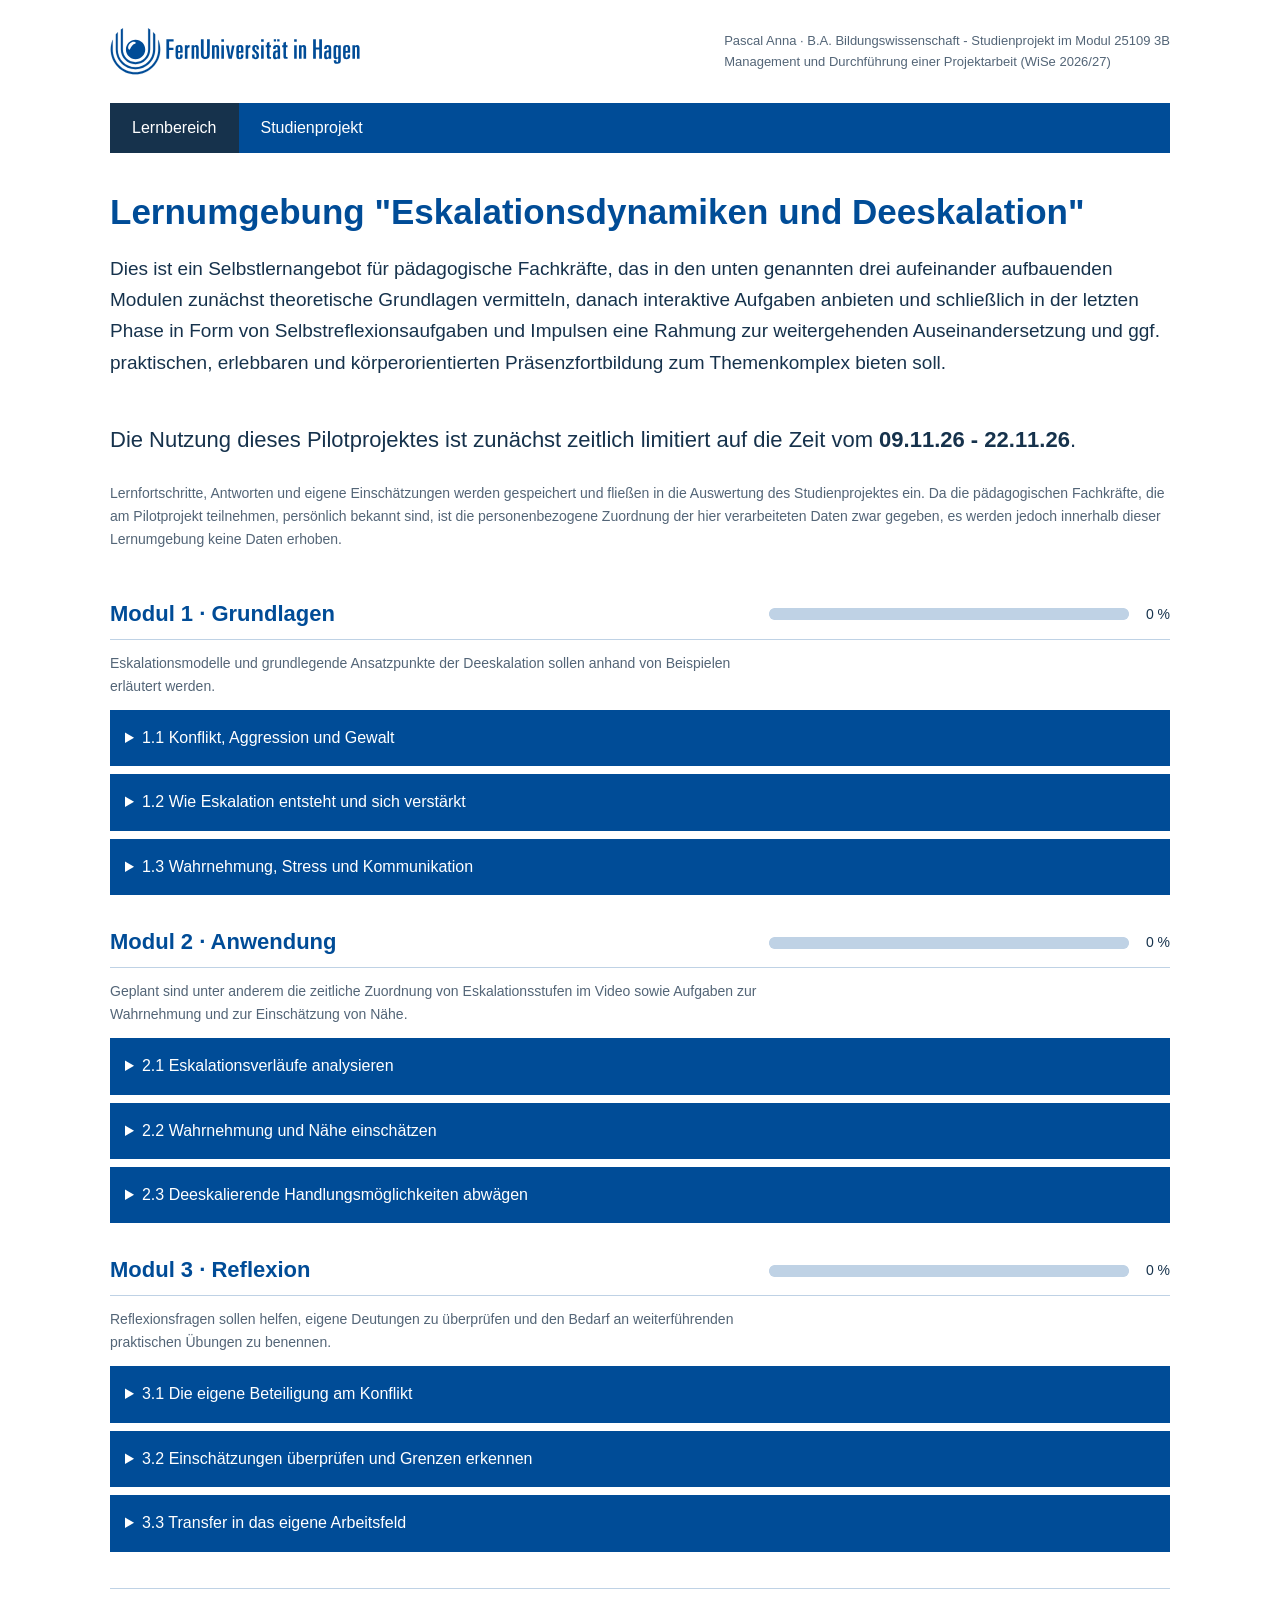
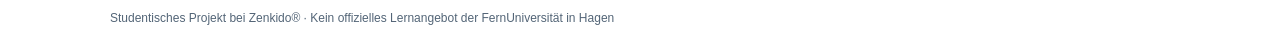
==== commit 3df9b75c: "Add local page editor, course modules and weighted progress indicators" ====
--- a/index.html
+++ b/index.html
@@ -1,44 +1,62 @@
 <!doctype html>
-<html lang="de">
-<head>
+<html lang="de" class=""><head>
 <meta charset="utf-8">
 <meta name="viewport" content="width=device-width, initial-scale=1">
 <meta name="description" content="Selbstlernangebot zu Eskalationsdynamiken und Deeskalation für pädagogische Fachkräfte. Studienprojekt von Pascal Anna bei Zenkido®.">
 <title>Lernumgebung Deeskalation</title>
 <link rel="stylesheet" href="styles.css">
-<script src="navigation.js" defer></script>
+<script src="navigation.js" defer=""></script>
+<script src="progress.js" defer></script>
 </head>
 <body>
 <a class="skip" href="#inhalt">Zum Inhalt</a>
 <header class="page-header">
 <a href="https://www.fernuni-hagen.de/" aria-label="Website der FernUniversität in Hagen"><img src="assets/fernuni-logo.svg" width="250" height="47" alt="FernUniversität in Hagen"></a>
-<p>Pascal Anna · Zenkido®<br>Studienprojekt Bildungswissenschaft</p>
+<p>Pascal Anna · B.A. Bildungswissenschaft - Studienprojekt im Modul 25109 3B<br>Management und Durchführung einer Projektarbeit (WiSe 2026/27)</p>
 </header>
 <nav class="navigation" aria-label="Seitenbereiche"><a href="#lernangebot">Lernbereich</a><a href="#studienprojekt">Studienprojekt</a></nav>
 <main id="inhalt">
 <section id="lernangebot" aria-labelledby="kurstitel">
-<h1 id="kurstitel">Lernumgebung Deeskalation</h1>
-<p class="introduction">Ein Selbstlernangebot für pädagogische Fachkräfte zur Vorbereitung auf praktische Deeskalationsübungen.</p>
-<p>Die Lernbereiche verbinden Grundlagen mit Videoanalysen und interaktiven Aufgaben. Körperliche Übungen und direktes Feedback sind Gegenstand einer ergänzenden Präsenzfortbildung.</p>
-<p class="development">Die Inhalte sind in Vorbereitung. Die folgenden Blöcke zeigen die geplante Gliederung.</p>
+<h1 id="kurstitel">Lernumgebung "Eskalationsdynamiken und Deeskalation"</h1>
+<p class="introduction" style="width: 99.5%; min-height: 151px;">Dies ist ein Selbstlernangebot für pädagogische Fachkräfte, das in den unten genannten drei aufeinander aufbauenden Modulen zunächst theoretische Grundlagen vermitteln, danach interaktive Aufgaben anbieten und schließlich in der letzten Phase in Form von Selbstreflexionsaufgaben und Impulsen eine Rahmung zur weitergehenden Auseinandersetzung und ggf. praktischen, erlebbaren und körperorientierten Präsenzfortbildung zum Themenkomplex bieten soll.&nbsp;</p>
+<p style="font-size: 22px;">Die Nutzung dieses Pilotprojektes ist zunächst zeitlich limitiert auf die Zeit vom <strong>09.11.26 - 22.11.26</strong>.</p>
+<p class="development" style="width: 99.9%; text-align: left; min-height: 93px;">Lernfortschritte, Antworten und eigene Einschätzungen werden gespeichert und fließen in die Auswertung des Studienprojektes ein. Da die pädagogischen Fachkräfte, die am Pilotprojekt teilnehmen, persönlich bekannt sind, ist die personenbezogene Zuordnung der hier verarbeiteten Daten zwar gegeben, es werden jedoch innerhalb dieser Lernumgebung keine Daten erhoben.</p>
 <div class="learning-areas">
-<div class="learning-area"><h2>Grundlagen</h2><details><summary>Eskalationsdynamiken und Deeskalation</summary><p>Eskalationsmodelle und grundlegende Ansatzpunkte der Deeskalation sollen anhand von Beispielen erläutert werden.</p></details></div>
-<div class="learning-area"><h2>Anwendung</h2><details><summary>Videoanalysen und interaktive Aufgaben</summary><p>Geplant sind unter anderem die zeitliche Zuordnung von Eskalationsstufen im Video sowie Aufgaben zur Wahrnehmung und zur Einschätzung von Nähe.</p></details></div>
-<div class="learning-area"><h2>Reflexion</h2><details><summary>Eigene Einschätzungen und Lernbedarf</summary><p>Reflexionsfragen sollen helfen, eigene Deutungen zu überprüfen und den Bedarf an weiterführenden praktischen Übungen zu benennen.</p></details></div>
+<div class="learning-area" data-module="1"><div class="module-heading"><h2 id="module-1-title">Modul 1 · Grundlagen</h2><div class="module-progress" title="Anteil der abgeschlossenen Inhalte, gewichtet nach ihrem Umfang. Inhalte noch in Vorbereitung."><progress value="0" max="100" aria-labelledby="module-1-title" aria-label="Bearbeitungsfortschritt" aria-valuetext="0 Prozent abgeschlossen; Inhalte in Vorbereitung"></progress><span class="module-progress-value">0 %</span></div></div><p class="module-description">Eskalationsmodelle und grundlegende Ansatzpunkte der Deeskalation sollen anhand von Beispielen erläutert werden.</p>
+<details class="learning-unit"><summary>1.1 Konflikt, Aggression und Gewalt</summary><p><strong>In Vorbereitung.</strong> Geplant: Begriffe unterscheiden und an kurzen Beispielen erläutern; Provokation als mögliche Deutung einer Situation betrachten.</p></details>
+<details class="learning-unit"><summary>1.2 Wie Eskalation entsteht und sich verstärkt</summary><p><strong>In Vorbereitung.</strong> Geplant: Eskalationsstufen nach Glasl kennenlernen und wechselseitige Zuspitzungen sowie Sach- und Beziehungsaspekte nachvollziehen.</p></details>
+<details class="learning-unit"><summary>1.3 Wahrnehmung, Stress und Kommunikation</summary><p><strong>In Vorbereitung.</strong> Geplant: Beobachtung und Interpretation unterscheiden und die Bedeutung von Anspannung, Körpersprache und Nähe für die Einschätzung einer Situation erschließen.</p></details>
 </div>
-<details class="course-info"><summary>Kursstand und Teilnahme</summary><p>Teilnehmerzugang, persönlicher Fortschritt, Lernzeitangaben und Abschlussbescheinigung werden für die Pilotphase eingerichtet. Sie sind in diesem Entwurf noch nicht verfügbar.</p></details>
+<div class="learning-area" data-module="2"><div class="module-heading"><h2 id="module-2-title">Modul 2 · Anwendung</h2><div class="module-progress" title="Anteil der abgeschlossenen Inhalte, gewichtet nach ihrem Umfang. Inhalte noch in Vorbereitung."><progress value="0" max="100" aria-labelledby="module-2-title" aria-label="Bearbeitungsfortschritt" aria-valuetext="0 Prozent abgeschlossen; Inhalte in Vorbereitung"></progress><span class="module-progress-value">0 %</span></div></div><p class="module-description">Geplant sind unter anderem die zeitliche Zuordnung von Eskalationsstufen im Video sowie Aufgaben zur Wahrnehmung und zur Einschätzung von Nähe.</p>
+<details class="learning-unit"><summary>2.1 Eskalationsverläufe analysieren</summary><p><strong>In Vorbereitung.</strong> Geplant: Im Video Einschätzungen abgeben, anhand beobachtbarer Anhaltspunkte begründen und Veränderungen im Verlauf erkennen.</p></details>
+<details class="learning-unit"><summary>2.2 Wahrnehmung und Nähe einschätzen</summary><p><strong>In Vorbereitung.</strong> Geplant: Aufgaben zur drehenden Silhouette und zu Nähe und Distanz bearbeiten und untersuchen, was die eigenen Eingaben aussagen.</p></details>
+<details class="learning-unit"><summary>2.3 Deeskalierende Handlungsmöglichkeiten abwägen</summary><p><strong>In Vorbereitung.</strong> Geplant: Für kurze pädagogische Fälle kommunikative und räumliche Handlungsalternativen entwickeln und deren mögliche Folgen begründen.</p></details>
+</div>
+<div class="learning-area" data-module="3"><div class="module-heading"><h2 id="module-3-title">Modul 3 · Reflexion</h2><div class="module-progress" title="Anteil der abgeschlossenen Inhalte, gewichtet nach ihrem Umfang. Inhalte noch in Vorbereitung."><progress value="0" max="100" aria-labelledby="module-3-title" aria-label="Bearbeitungsfortschritt" aria-valuetext="0 Prozent abgeschlossen; Inhalte in Vorbereitung"></progress><span class="module-progress-value">0 %</span></div></div><p class="module-description">Reflexionsfragen sollen helfen, eigene Deutungen zu überprüfen und den Bedarf an weiterführenden praktischen Übungen zu benennen.</p>
+<details class="learning-unit"><summary>3.1 Die eigene Beteiligung am Konflikt</summary><p><strong>In Vorbereitung.</strong> Geplant: Eigene Deutungen, Erwartungen, Anspannung und gewohnte Reaktionen anhand der vorherigen Aufgaben betrachten.</p></details>
+<details class="learning-unit"><summary>3.2 Einschätzungen überprüfen und Grenzen erkennen</summary><p><strong>In Vorbereitung.</strong> Geplant: Erste Antworten mit fachlichen Erläuterungen vergleichen und Unsicherheit sowie fehlende Informationen benennen.</p></details>
+<details class="learning-unit"><summary>3.3 Transfer in das eigene Arbeitsfeld</summary><p><strong>In Vorbereitung.</strong> Geplant: Einen konkreten beruflichen Bezug herstellen und festhalten, was weiterführende Anleitung, Übung oder institutionelle Unterstützung erfordert.</p></details>
+</div>
+</div>
+
+
 </section>
 <section id="studienprojekt" aria-labelledby="projekttitel">
-<h2 id="projekttitel">Bildungswissenschaftlicher Kontext</h2>
-<p>Ich entwickle die Lernumgebung im Rahmen meines Studiums an der FernUniversität in Hagen und meiner Tätigkeit bei Zenkido®. Sie bildet den gemeinsamen Gegenstand zweier geplanter, eigenständiger Hausarbeiten.</p>
+<h2 id="projekttitel" style="font-size: 35px;">Bildungswissenschaftlicher Kontext</h2>
+<p style="font-size: 19px;">Ich entwickle die Lernumgebung im Rahmen meines Studiums an der FernUniversität in Hagen und meiner Tätigkeit bei Zenkido®. Sie bildet den gemeinsamen Gegenstand zweier geplanter, eigenständiger Hausarbeiten:</p>
 <div class="academic-modules">
-<article aria-labelledby="modul3a"><p class="module-label">Modul 3A · Mediale Bildung und Medienkommunikation</p><h3 id="modul3a">Medienpädagogische Analyse des Lernangebots</h3><p><strong>Fragestellung:</strong> Welche Möglichkeiten und Grenzen hat ein asynchrones Angebot, das auf körperbezogene Deeskalationsübungen vorbereitet?</p><p><strong>Eigenleistung:</strong> Die theoretische Auseinandersetzung mit digitalem Lernen und körperlicher Präsenz sowie die begründete Betrachtung der eingesetzten Medien und Aufgaben. Daraus sollen Kriterien für eine angemessene digitale Vorbereitung abgeleitet werden.</p></article>
-<article aria-labelledby="modul3b"><p class="module-label">Modul 3B · Management und Durchführung einer Projektarbeit</p><h3 id="modul3b">Entwicklung und Evaluation des konkreten Projekts</h3><p><strong>Fragestellung:</strong> Wie lässt sich das Angebot planen und umsetzen, und welche Hinweise auf seine Nutzbarkeit und Weiterentwicklung liefert die Pilotphase?</p><p><strong>Eigenleistung:</strong> Die Planung, Erstellung und Erprobung der Lernumgebung mit einer kleinen Gruppe pädagogischer Fachkräfte. Dokumentiert und reflektiert werden der Projektverlauf, die Rückmeldungen und die daraus begründeten Überarbeitungen.</p></article>
+<article aria-labelledby="modul3a"><p class="module-label">Modul 3A · Mediale Bildung und Medienkommunikation</p><h3 id="modul3a">Medienpädagogische Analyse des Lernangebots<br><br></h3><p><strong>Fragestellung:</strong> Welche Möglichkeiten und Grenzen hat ein asynchrones Angebot, das auf körperbezogene Deeskalationsübungen vorbereitet?<br><br></p><p><strong>Eigenleistung:</strong> Die theoretische Auseinandersetzung mit digitalem Lernen und körperlicher Präsenz sowie die begründete Betrachtung der eingesetzten Medien und Aufgaben. Daraus sollen Kriterien für eine angemessene digitale Vorbereitung abgeleitet werden.</p></article>
+<article aria-labelledby="modul3b"><p class="module-label">Modul 3B · Management und Durchführung einer Projektarbeit</p><h3 id="modul3b">Entwicklung und Evaluation des Projekts<br><br></h3><p><strong>Fragestellung:</strong> Wie lässt sich das Angebot planen und umsetzen, und welche Hinweise auf seine Nutzbarkeit und Weiterentwicklung liefert die Pilotphase?</p><p><strong>Eigenleistung:</strong> Die Planung, Erstellung und Erprobung der Lernumgebung mit einer kleinen Gruppe pädagogischer Fachkräfte. Dokumentiert und reflektiert werden der Projektverlauf, die Rückmeldungen und die daraus begründeten Überarbeitungen.</p></article>
 </div>
-<p class="distinction">3A untersucht damit die medienpädagogische Begründung und die Grenzen der Gestaltung. 3B untersucht die konkrete Umsetzung und wertet die Pilotphase aus. Rückmeldungen aus dem Selbstlernangebot belegen noch keine praktische Deeskalationskompetenz.</p>
-<p class="project-note">Dies ist der Arbeitsstand der Themenplanung; die Anerkennung der jeweiligen Hausarbeitsthemen steht noch aus.</p>
+<p class="distinction">3A untersucht damit die medienpädagogische Begründung und die Grenzen der Gestaltung.&nbsp;<br>3B untersucht die konkrete Umsetzung und wertet die Pilotphase aus.&nbsp;</p>
+<p class="project-note"><br></p>
 </section>
 </main>
 <footer><p>Studentisches Projekt bei Zenkido® · Kein offizielles Lernangebot der FernUniversität in Hagen</p></footer>
-</body>
-</html>
+
+
+
+
+
+
+</body></html>
--- a/styles.css
+++ b/styles.css
@@ -20,7 +20,7 @@
 p { margin: 0 0 18px; max-width: 85ch; }
 .introduction { font-size: 19px; }
 .development { margin: 24px 0; font-size: 14px; color: var(--muted); }
-.learning-areas { display: grid; grid-template-columns: repeat(3, 1fr); gap: 24px; }
+.learning-areas { display: grid; grid-template-columns: 1fr; gap: 32px; }
 .learning-area h2 { border-bottom: 1px solid var(--line); padding-bottom: 9px; margin-bottom: 12px; font-size: 18px; }
 .learning-area summary { background: var(--blue); color: #fff; padding: 15px; cursor: pointer; }
 .learning-area details p { padding: 16px; margin: 0; background: var(--paper); font-size: 14px; }
@@ -46,3 +46,25 @@
   .navigation a { padding: 12px 16px; }
   main { padding-top: 28px; }
 }
+
+figure.editor-image { margin: 20px 0; } figure.editor-image img { max-width: 100%; height: auto; } figure.editor-image figcaption { font-size: 14px; color: var(--muted); margin-top: 8px; }
+
+/* Explicit field widths apply equally in edit mode and participant view. */
+:is(p,h1,h2,h3,h4,summary,figcaption,li)[style*="width:"] { max-width: 100%; }
+
+/* Numbered units in the course overview. */
+.learning-area .module-description { font-size: 14px; color: var(--muted); margin-bottom: 12px; }
+.learning-unit + .learning-unit { margin-top: 8px; }
+.learning-area h2 { font-size: 22px; }
+.learning-unit summary:hover { background: #16324c; }
+
+/* Module completion: weighted content completion, not a competence score. */
+.module-heading { display:flex; align-items:center; justify-content:space-between; gap:20px; border-bottom:1px solid var(--line); padding-bottom:9px; margin-bottom:12px; }
+.learning-area .module-heading h2 { border:0; padding:0; margin:0; }
+.module-progress { display:flex; align-items:center; justify-content:flex-end; gap:10px; flex:0 0 auto; }
+.module-progress progress { appearance:none; width:360px; height:12px; border:0; border-radius:6px; overflow:hidden; background:var(--line); }
+.module-progress progress::-webkit-progress-bar { background:var(--line); border-radius:6px; }
+.module-progress progress::-webkit-progress-value { background:var(--blue); border-radius:6px; }
+.module-progress progress::-moz-progress-bar { background:var(--blue); border-radius:6px; }
+.module-progress-value { min-width:4ch; text-align:right; font-size:14px; font-variant-numeric:tabular-nums; }
+@media(max-width:600px) { .module-heading { flex-wrap:wrap; gap:8px; } .module-progress { margin-left:auto; } .module-progress { max-width:100%; } .module-progress progress { width:min(280px, calc(100vw - 110px)); } }
